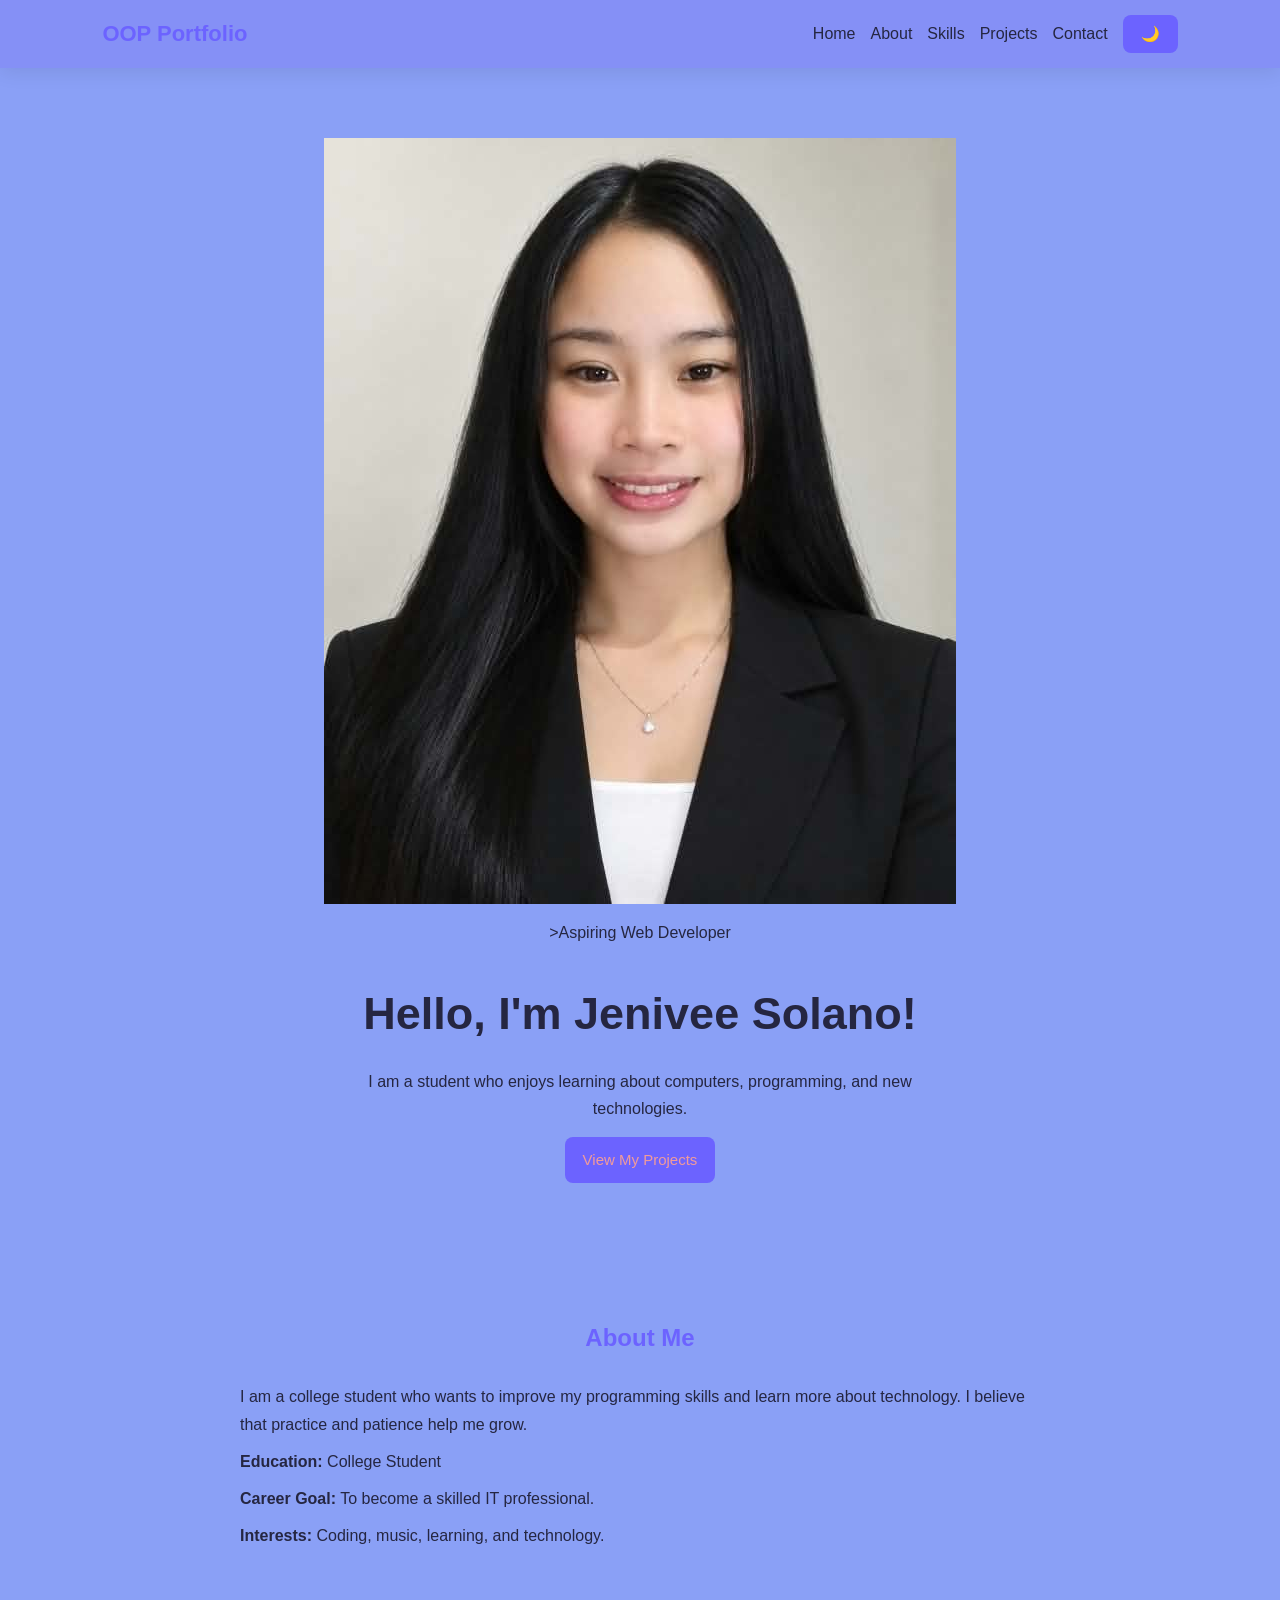
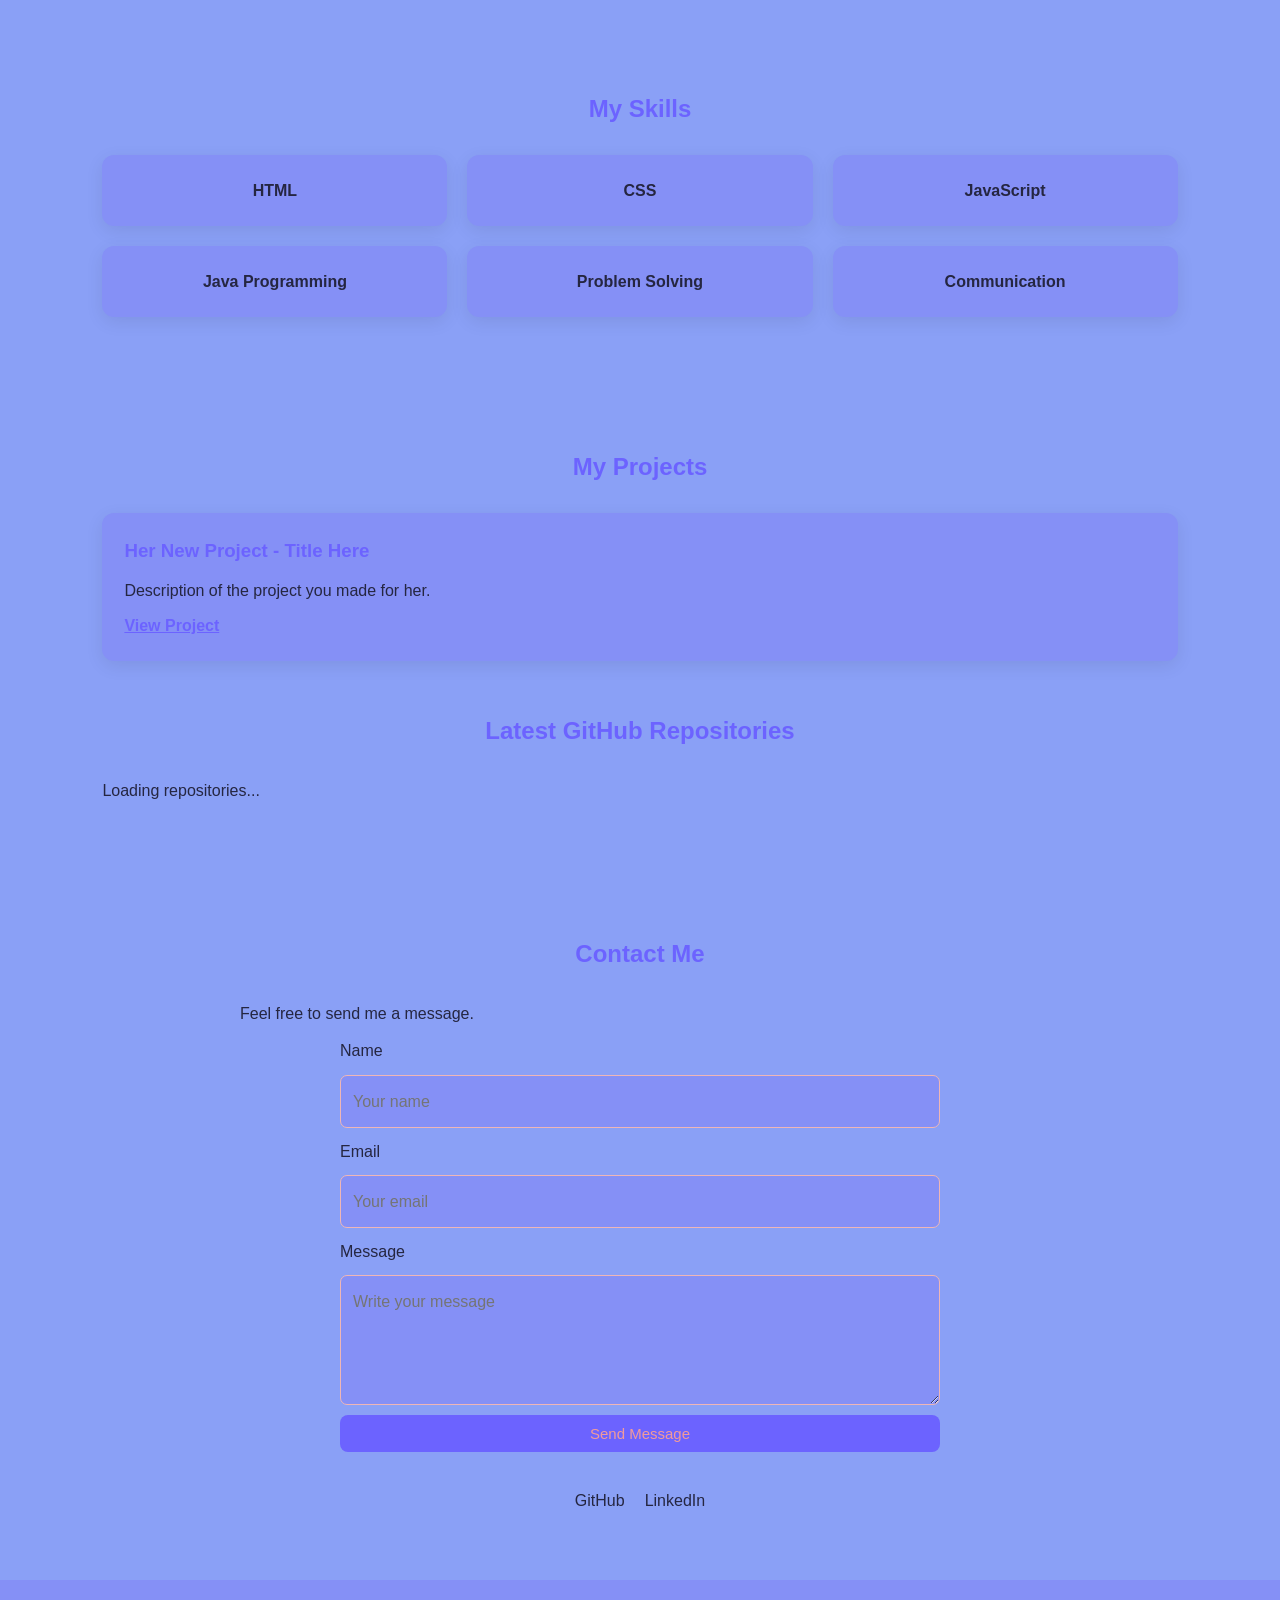
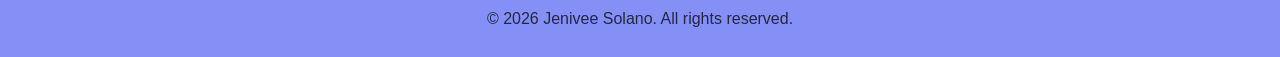
==== Desktop/solano.github.io/index.html @ 57eabb56 "fix 404" ====
<!DOCTYPE html>
<html lang="en">
<head>
    <meta charset="UTF-8">
    <meta name="viewport" content="width=device-width, initial-scale=1.0">
    <title>Jenivee Solano | Portfolio</title>
   <link rel="stylesheet" href="css/style.css">
</head>
<body>
    <nav class="navbar">
        <a href="#home" class="logo">OOP Portfolio</a>
        <div class="nav-links">
            <a href="#home">Home</a>
            <a href="#about">About</a>
            <a href="#skills">Skills</a>
            <a href="#projects">Projects</a>
            <a href="#contact">Contact</a>
            <button id="themeBtn" type="button">🌙</button>
        </div>
    </nav>

    <header id="home" class="hero">
<img src="image/profile.jpg" alt="profile">
        >Aspiring Web Developer</p>
        <h1>Hello, I'm Jenivee Solano!</h1>
        <p>I am a student who enjoys learning about computers,
           programming, and new technologies.</p>
        <a href="#projects" class="btn">View My Projects</a>
    </header>

    <main>
        <section id="about" class="section">
            <h2>About Me</h2>
            <p>I am a college student who wants to improve my
               programming skills and learn more about technology.
               I believe that practice and patience help me grow.</p>
            <p><strong>Education:</strong> College Student</p>
            <p><strong>Career Goal:</strong> To become a skilled IT professional.</p>
            <p><strong>Interests:</strong> Coding, music, learning, and technology.</p>
        </section>

        <section id="skills" class="section">
            <h2>My Skills</h2>
            <div class="skills-grid">
                <div class="card">HTML</div>
                <div class="card">CSS</div>
                <div class="card">JavaScript</div>
                <div class="card">Java Programming</div>
                <div class="card">Problem Solving</div>
                <div class="card">Communication</div>
            </div>
        </section>

        <section id="projects" class="section">
            <h2>My Projects</h2>
           <div class="project-card">
  <h3>Her New Project - Title Here</h3>
  <p>Description of the project you made for her.</p>
  <a href="https://solanojenivee.github.io/project-name" target="_blank">View Project</a>
</div>

            <h2 class="subheading">Latest GitHub Repositories</h2>
            <div id="githubList" class="github-list">
                <p>Loading repositories...</p>
            </div>
        </section>

        <section id="contact" class="section">
            <h2>Contact Me</h2>
            <p>Feel free to send me a message.</p>

            <form id="contactForm">
                <label for="name">Name</label>
                <input id="name" name="name" type="text"
                       placeholder="Your name" required>

                <label for="email">Email</label>
                <input id="email" name="email" type="email"
                       placeholder="Your email" required>

                <label for="message">Message</label>
                <textarea id="message" name="message"
                          placeholder="Write your message"
                          required></textarea>

                <button class="btn" type="submit">Send Message</button>
                <p id="formMessage" role="status"></p>
            </form>

            <div class="social-links">
                <a href="https://github.com/" target="_blank"
                   rel="noopener noreferrer">GitHub</a>
                <a href="https://www.linkedin.com/" target="_blank"
                   rel="noopener noreferrer">LinkedIn</a>
            </div>
        </section>
    </main>

    <footer>
        <p>&copy; 2026 Jenivee Solano. All rights reserved.</p>
    </footer>

    <button id="backToTop" type="button" aria-label="Back to top">↑</button>

      <script src="js/script.js"></script>
</body>
</html>
---- Desktop/solano.github.io/css/style.css ----
:root {
    --primary: #6c63ff;
    --background: #8aa0f6;
    --surface: #8590f6;
    --text: #252641;
    --muted: #ea8a8a;
    --shadow: 0 5px 18px rgba(0, 0, 0, 0.08);
}

* {
    box-sizing: border-box;
    margin: 0;
    padding: 0;
    scroll-behavior: smooth;
}

body {
    font-family: Arial, sans-serif;
    background: var(--background);
    color: var(--text);
    line-height: 1.7;
}

body.dark {
    --background: #93a1e9;
    --surface: #7a82f7;
    --text: #131212;
    --muted: #ec9898;
    --shadow: 0 5px 18px rgba(0, 0, 0, 0.25);
}

.navbar {
    position: sticky;
    top: 0;
    z-index: 10;
    display: flex;
    justify-content: space-between;
    align-items: center;
    flex-wrap: wrap;
    gap: 12px;
    padding: 15px 8%;
    background: var(--surface);
    box-shadow: var(--shadow);
}

.logo {
    font-size: 22px;
    font-weight: bold;
    color: var(--primary);
    text-decoration: none;
}

.nav-links {
    display: flex;
    align-items: center;
    flex-wrap: wrap;
    gap: 15px;
}

.nav-links a,
.social-links a {
    color: var(--text);
    text-decoration: none;
}

.nav-links a:hover,
.social-links a:hover {
    color: var(--primary);
}

button,
.btn {
    display: inline-block;
    border: none;
    border-radius: 8px;
    padding: 10px 18px;
    background: var(--primary);
    color: rgb(241, 155, 155);
    cursor: pointer;
    text-decoration: none;
    font-size: 15px;
}

button:hover,
.btn:hover {
    opacity: 0.85;
}

.hero {
    min-height: 85vh;
    padding: 70px 20px;
    display: flex;
    flex-direction: column;
    align-items: center;
    justify-content: center;
    text-align: center;
    gap: 15px;
}

.hero h1 {
    font-size: clamp(28px, 5vw, 45px);
}

.hero p {
    max-width: 600px;
}

.tagline {
    color: var(--primary);
    font-weight: bold;
}

.profile {
    width: 160px;
    height: 160px;
    object-fit: cover;
    border-radius: 50%;
    border: 5px solid var(--primary);
}

.section {
    padding: 65px 8%;
    scroll-margin-top: 90px;
}

.section h2 {
    text-align: center;
    margin-bottom: 25px;
    color: var(--primary);
}

.section > p {
    max-width: 800px;
    margin: 10px auto;
}

.skills-grid,
.project-grid {
    display: grid;
    grid-template-columns: repeat(3, 1fr);
    gap: 20px;
}

.card,
.project-card,
.github-card {
    background: var(--surface);
    padding: 22px;
    border-radius: 12px;
    box-shadow: var(--shadow);
    overflow-wrap: anywhere;
}

.skills-grid .card {
    text-align: center;
    font-weight: bold;
}

.project-card h3 {
    color: var(--primary);
    margin-bottom: 10px;
}

.project-card p {
    margin-bottom: 8px;
}

.project-card a,
.github-card a {
    color: var(--primary);
    font-weight: bold;
}

.subheading {
    margin-top: 50px;
}

.github-list {
    display: grid;
    grid-template-columns: repeat(2, 1fr);
    gap: 15px;
}

.github-card h3 {
    margin-bottom: 8px;
}

#contact form {
    max-width: 600px;
    margin: auto;
    display: flex;
    flex-direction: column;
    gap: 10px;
}

input,
textarea {
    width: 100%;
    padding: 12px;
    border: 1px solid #efb6b6;
    border-radius: 7px;
    background: var(--surface);
    color: var(--text);
    font: inherit;
}

textarea {
    min-height: 130px;
    resize: vertical;
}

#formMessage {
    color: var(--primary);
}

.social-links {
    display: flex;
    justify-content: center;
    gap: 20px;
    margin-top: 25px;
}

footer {
    text-align: center;
    padding: 25px;
    background: var(--surface);
}

#backToTop {
    display: none;
    position: fixed;
    bottom: 20px;
    right: 20px;
    border-radius: 50%;
    width: 45px;
    height: 45px;
    font-size: 22px;
}

@media (max-width: 700px) {
    .navbar {
        justify-content: center;
    }

    .nav-links {
        justify-content: center;
        gap: 10px;
    }

    .skills-grid,
    .project-grid,
    .github-list {
        grid-template-columns: 1fr;
    }

    .section {
        padding: 45px 6%;
    }
}
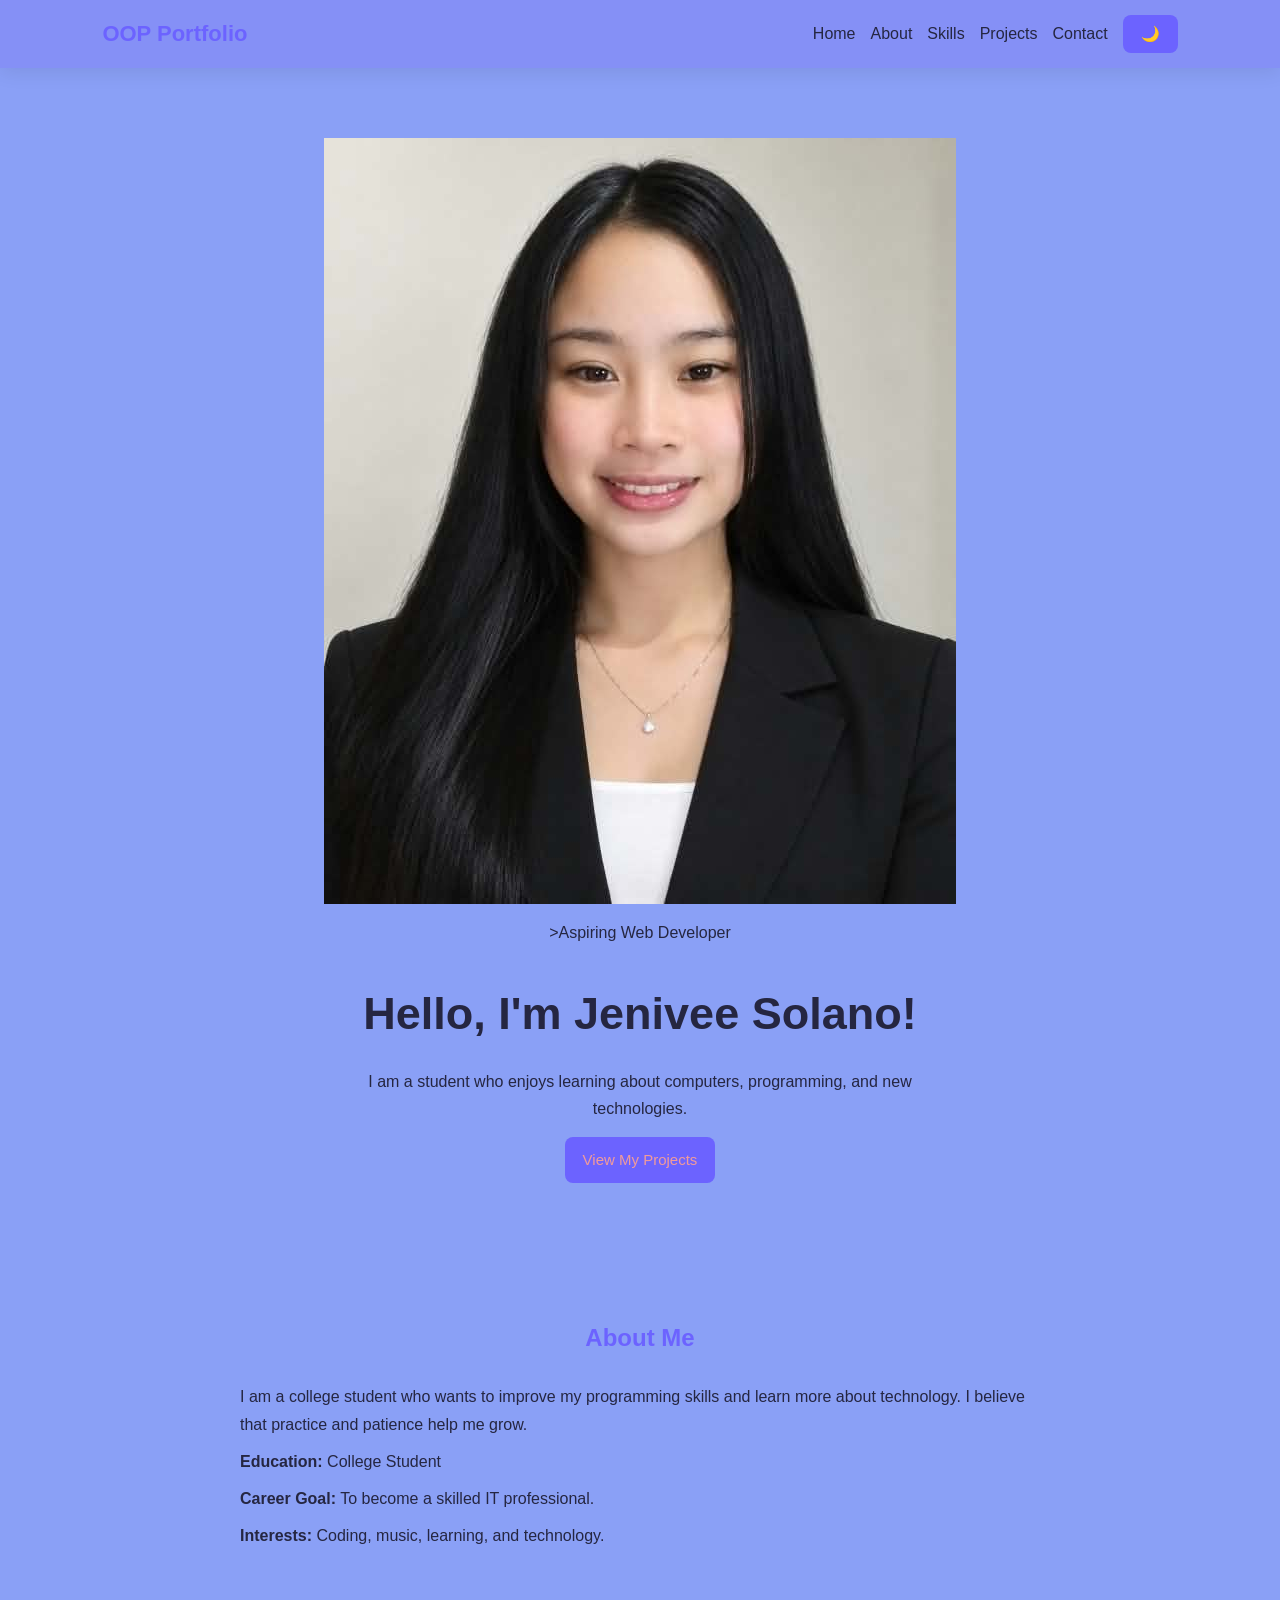
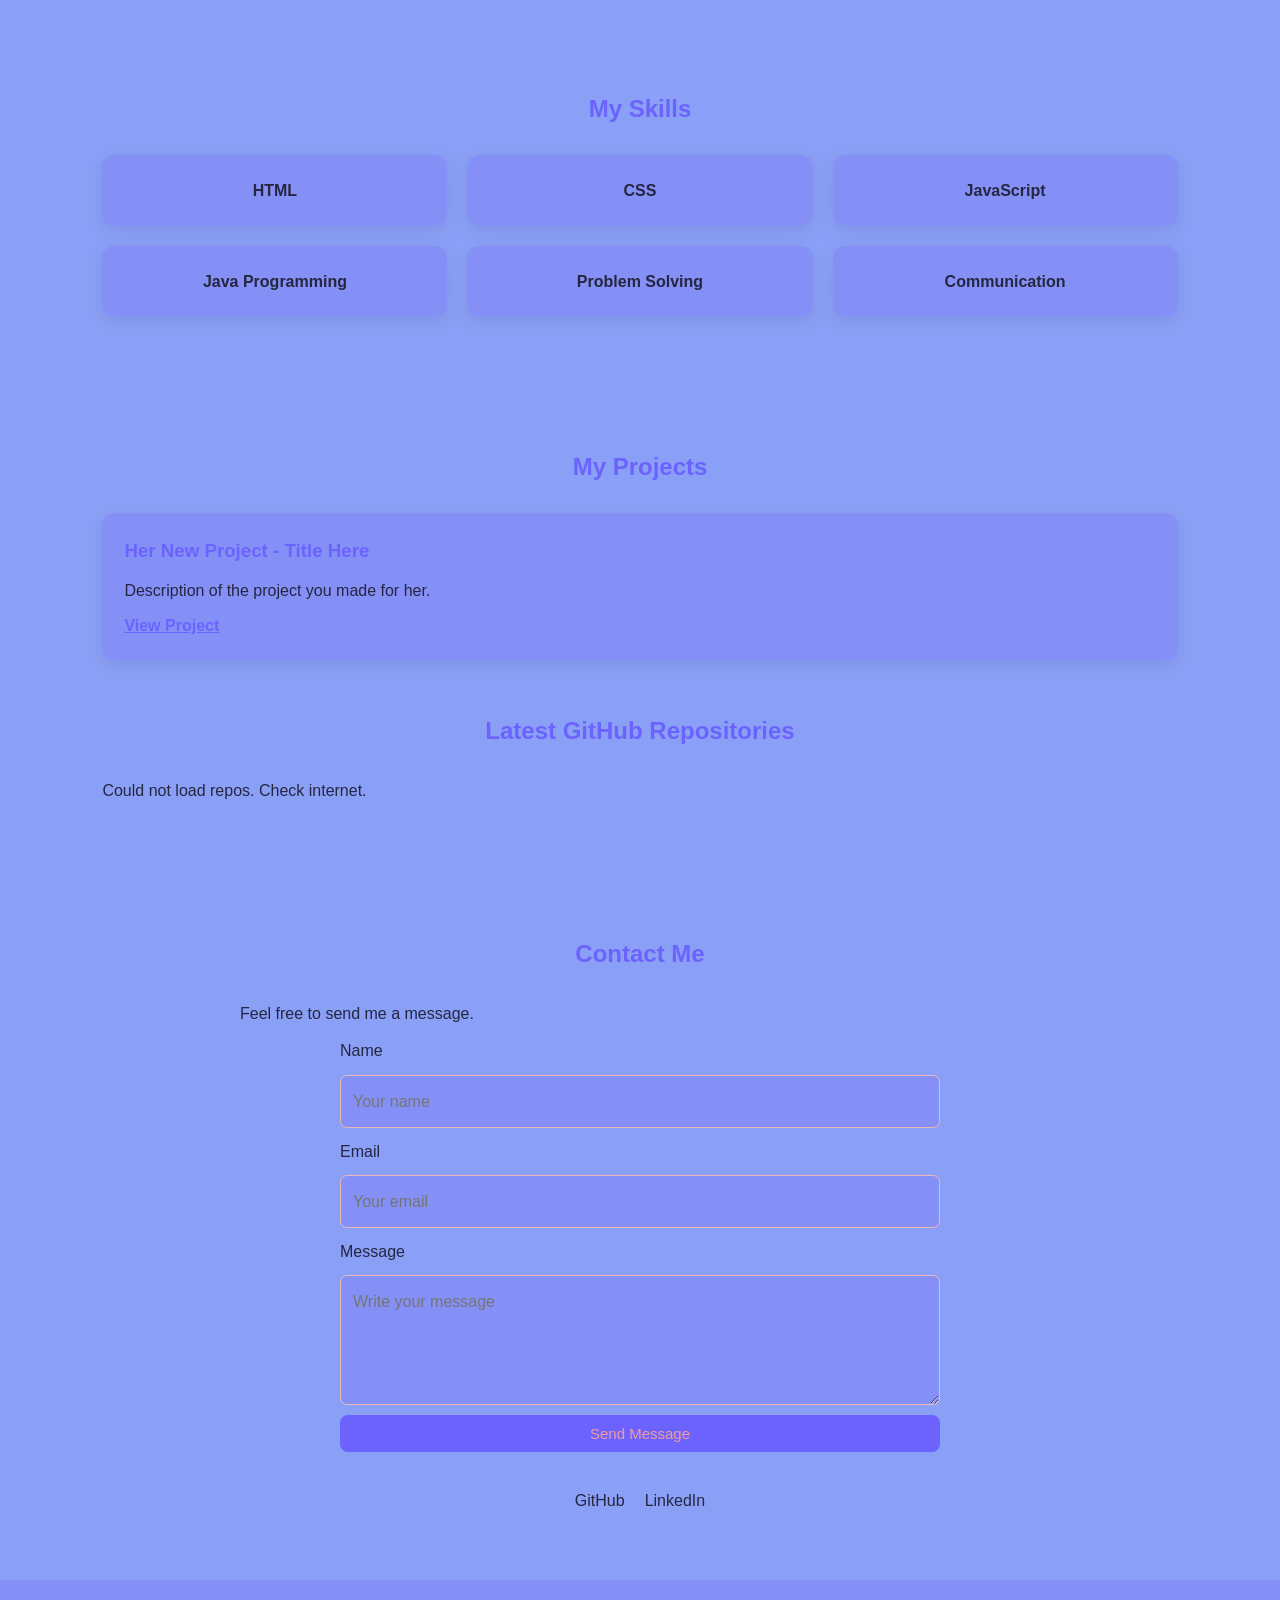
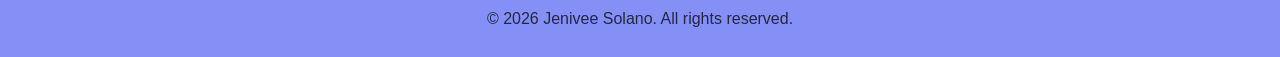
==== commit 95cad22e: "fix project link and enable githubList" ====
--- a/Desktop/solano.github.io/index.html
+++ b/Desktop/solano.github.io/index.html
@@ -56,7 +56,7 @@
            <div class="project-card">
   <h3>Her New Project - Title Here</h3>
   <p>Description of the project you made for her.</p>
-  <a href="https://solanojenivee.github.io/project-name" target="_blank">View Project</a>
+  <a href="https://sjenivee.github.io/" target="_blank">View Project</a>
 </div>
 
             <h2 class="subheading">Latest GitHub Repositories</h2>
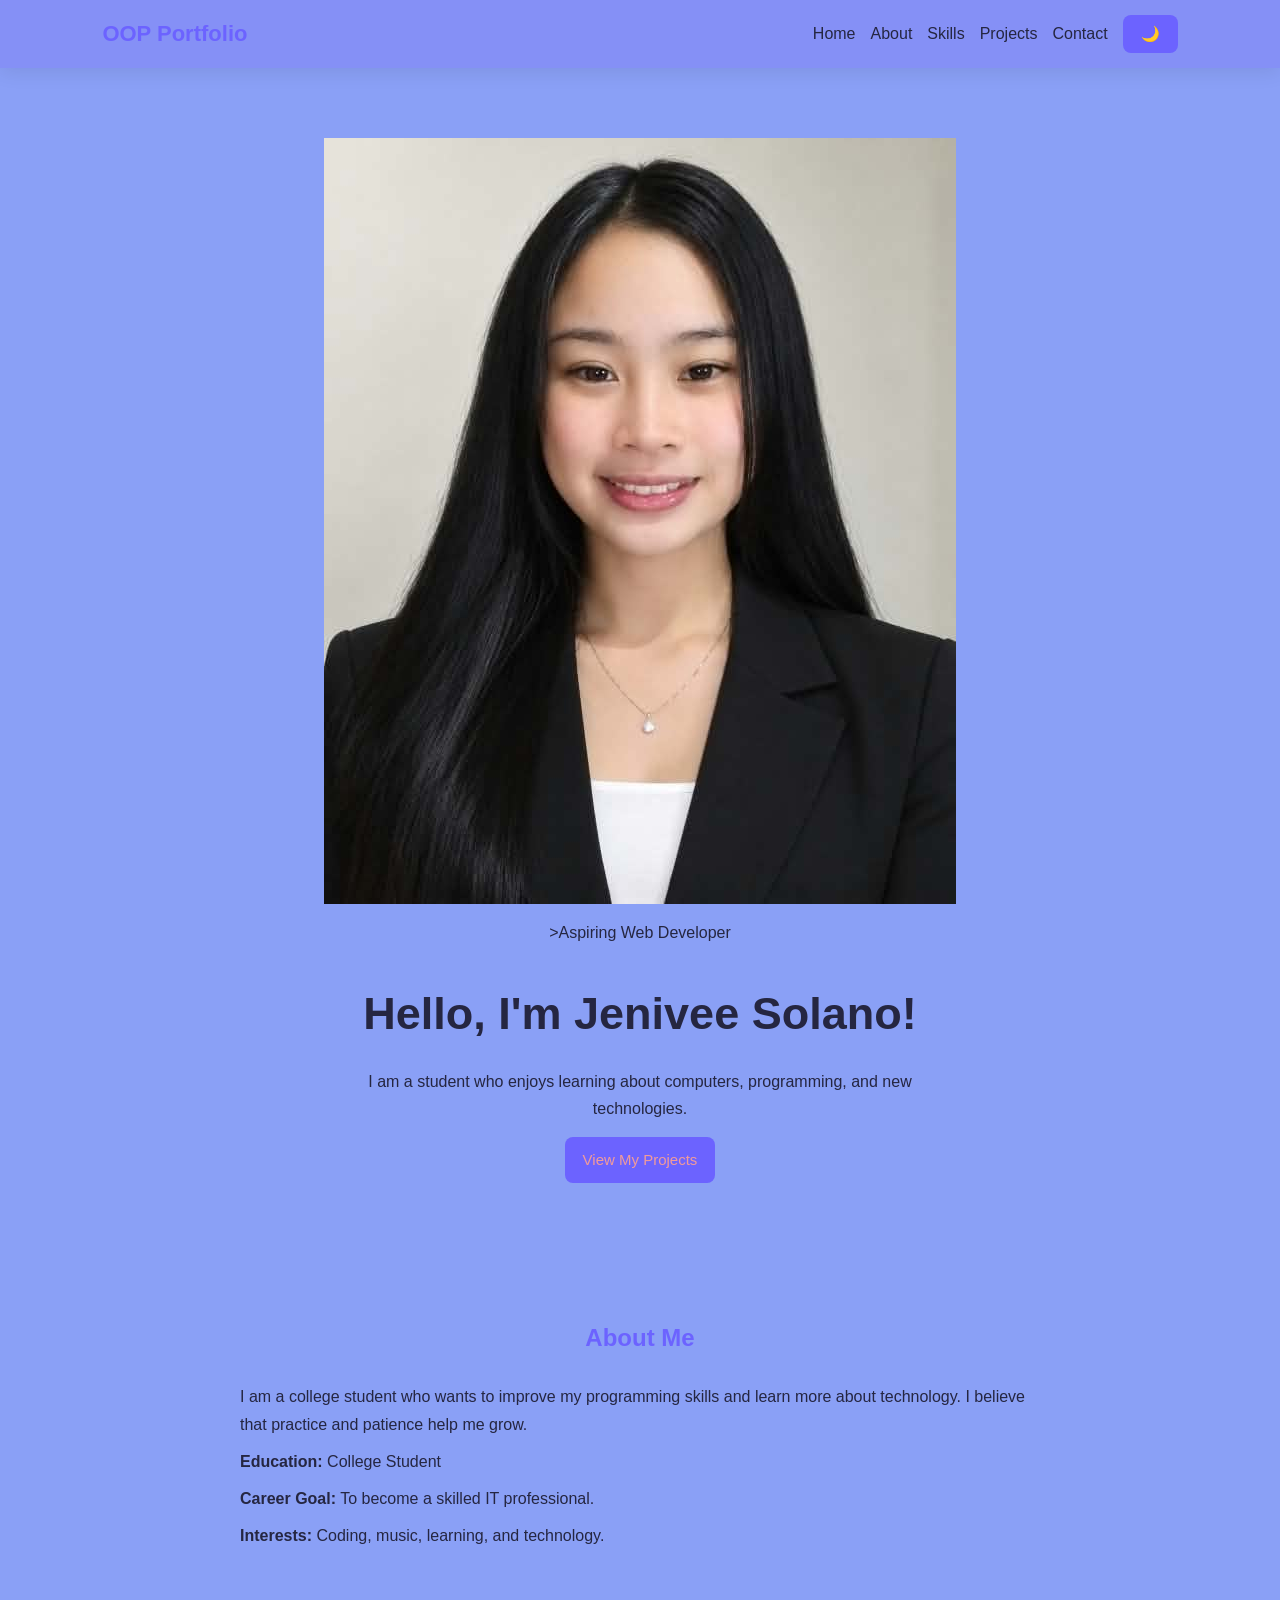
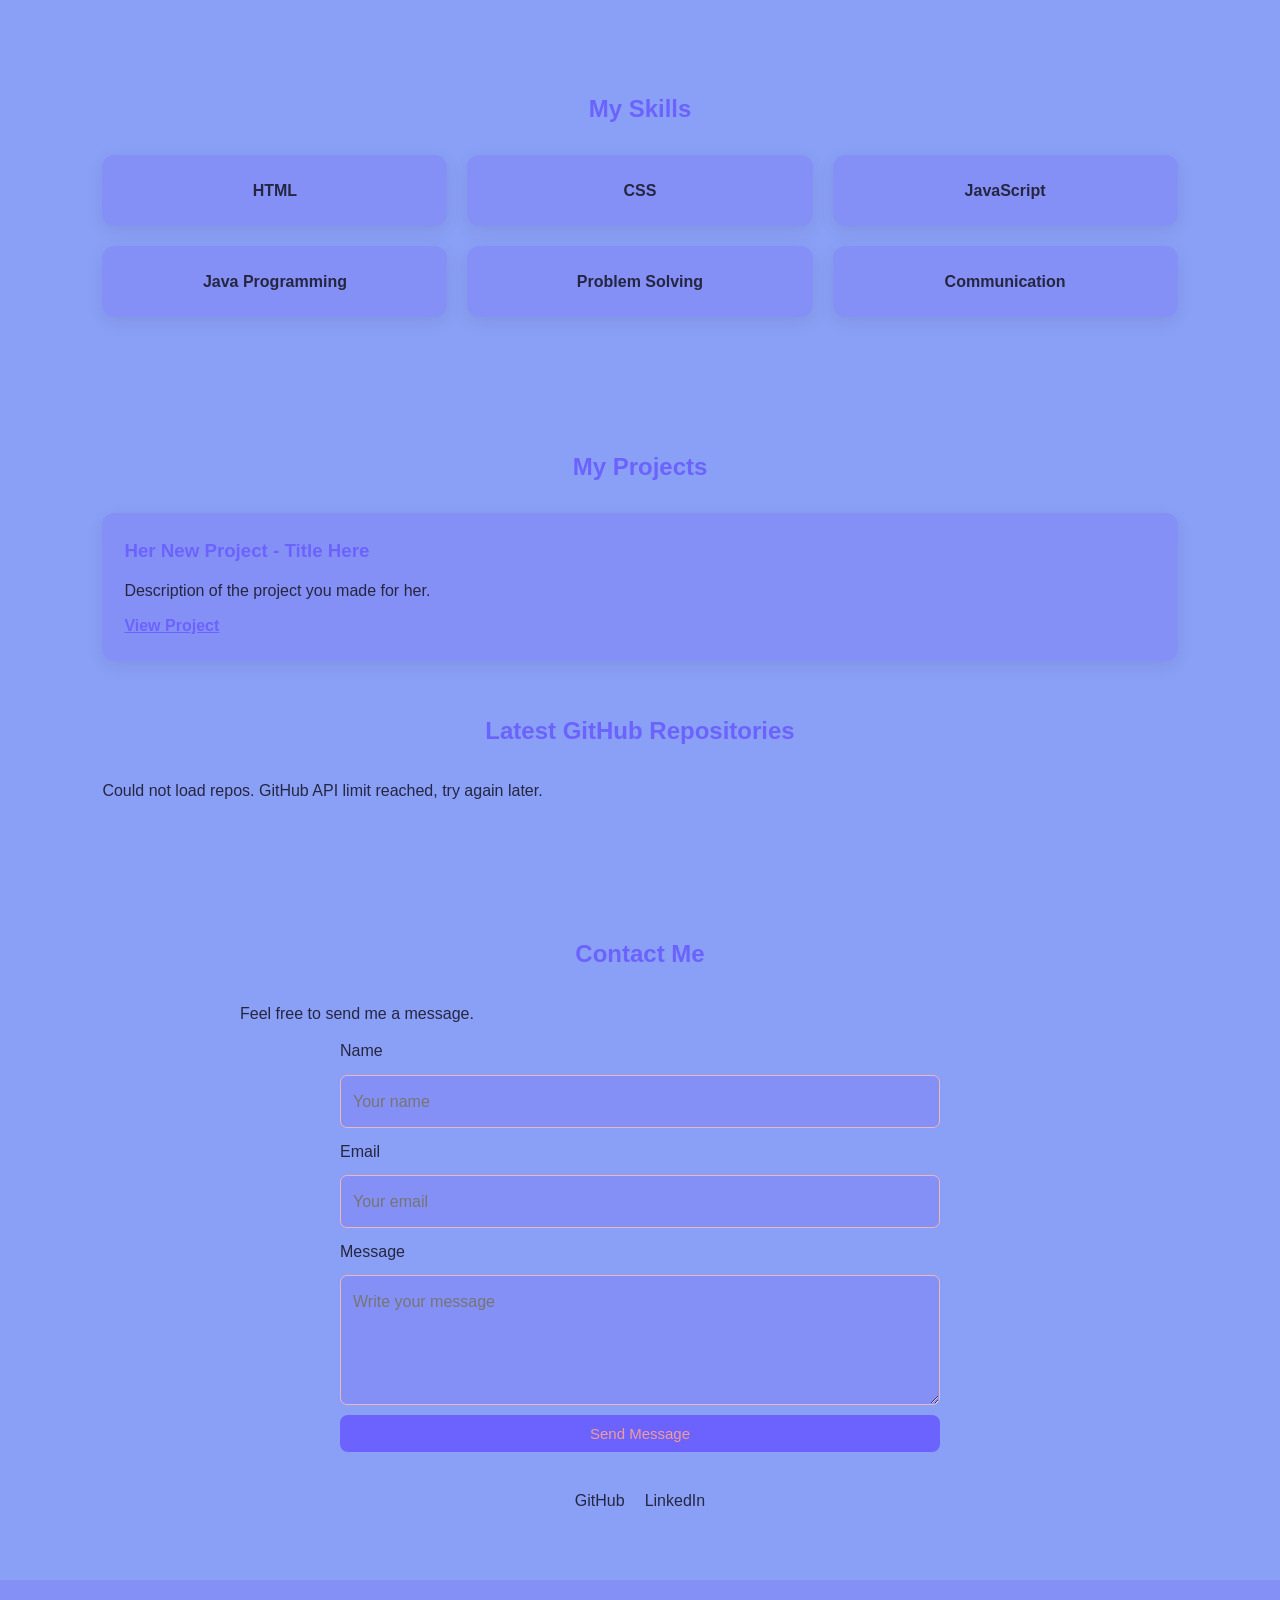
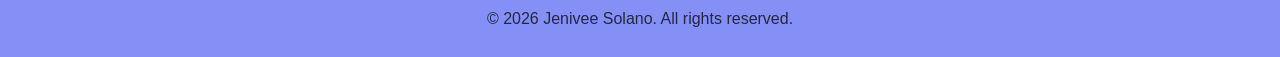
==== commit 7ed64233: "fix repos and project link" ====
--- a/Desktop/solano.github.io/index.html
+++ b/Desktop/solano.github.io/index.html
@@ -56,7 +56,7 @@
            <div class="project-card">
   <h3>Her New Project - Title Here</h3>
   <p>Description of the project you made for her.</p>
-  <a href="https://sjenivee.github.io/" target="_blank">View Project</a>
+ <a href="https://github.com/sjenivee/sjenivee.github.io" target="_blank">View Project</a>
 </div>
 
             <h2 class="subheading">Latest GitHub Repositories</h2>
